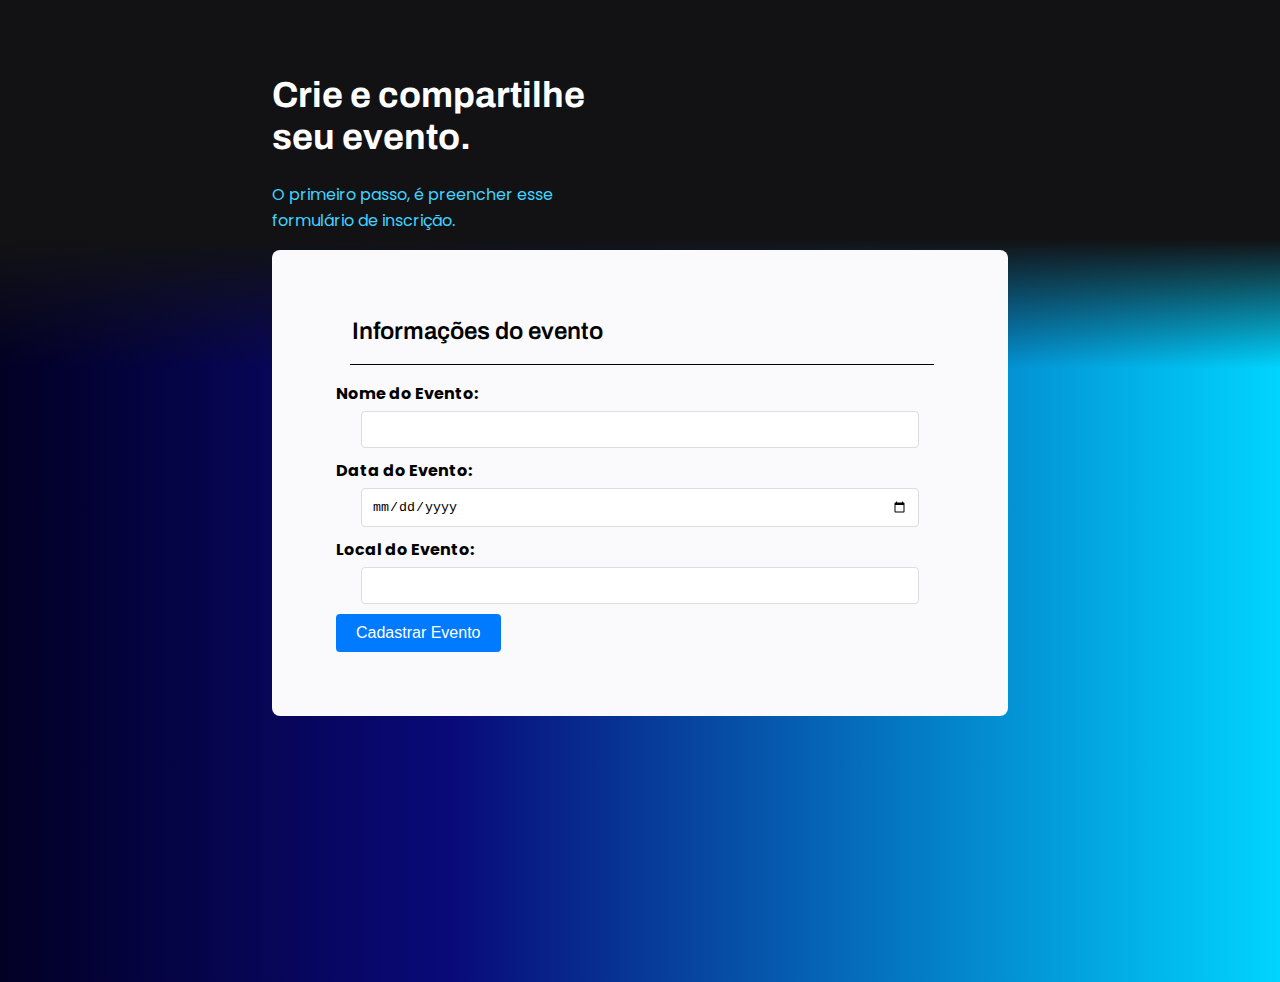
==== Stage 03/Projeto03/index.html @ c42aa222 "Commit inicial do Stage 3" ====
<!DOCTYPE html>
<html lang="pt-br">
  <head>
    <link rel="preconnect" href="https://fonts.googleapis.com" />
    <link rel="preconnect" href="https://fonts.gstatic.com" crossorigin />

    <meta charset="UTF-8" />
    <meta name="viewport" content="width=device-width, initial-scale=1.0" />
    <title>Crie seu evento</title>

    <link rel="stylesheet" href="style.css" />

    <link
      href="https://fonts.googleapis.com/css2?family=Archivo:wght@600;700&family=Poppins&display=swap"
      rel="stylesheet"
    />
  </head>
  <body>
    <div class="page">
      <header>
        <h1>Crie e compartilhe seu evento.</h1>
        <p>O primeiro passo, é preencher esse formulário de inscrição.</p>
      </header>
      <form>
        <fieldset>
          <legend>Informações do evento</legend>
        </fieldset>
        <div class="separator"></div>
        <label for="eventName">Nome do Evento:</label>
        <input type="text" id="eventName" name="eventName" />
        <label for="eventDate">Data do Evento:</label>
        <input type="date" id="eventDate" name="eventDate" />
        <label for="eventLocation">Local do Evento:</label>
        <input type="text" id="eventLocation" name="eventLocation" />
        <input type="submit" value="Cadastrar Evento" />
      </form>
    </div>
  </body>
</html>
---- Stage 03/Projeto03/style.css ----
body {
  background: #020024;
  background: linear-gradient(90deg, #020024 0%, #090979 35%, #00d4ff 100%);
  font-family: "Poppins", sans-serif;
  background-repeat: no-repeat;
  background-size: cover;
  height: 100vh;
  overflow: hidden;
}

body::before {
  content: "";
  width: 100%;
  height: 368px;
  position: absolute;
  top: 0;
  left: 0;
  z-index: -1;
  background: #121214;
  background: linear-gradient(180deg, #121214 65%, #00000000 100%);
}

.page {
  width: 736px;
  margin: auto;
}

header {
  width: 319px;

  margin-top: 74px;
}

header h1 {
  font-family: "Archivo", sans-serif;
  font-weight: bold;
  font-size: 36px;
  line-height: 42px;
  color: #ffffff;
}

header p {
  font-size: 16px;
  line-height: 26px;

  color: #42d3ff;
}
/* Estilos base */
form {
  margin-top: 2%;
  background: #fafafc;
  border-radius: 8px;
  min-height: 300px;
  max-width: 1000px;
  width: 100%;
  box-sizing: border-box;
  padding: 64px;
}

/* Estilos para telas com largura de até 600px */
@media (max-width: 600px) {
  form {
    padding: 32px;
    min-height: 200px;
  }
}

/* Estilos para telas com largura de até 900px */
@media (max-width: 900px) {
  form {
    padding: 48px;
    min-height: 250px;
  }
}

form label {
  font-weight: bold;
  display: block;
  margin-bottom: 5px;
}

form input[type="text"],
form input[type="date"] {
  width: calc(100% - 50px); /* Subtrai 15px de margem de cada lado */
  padding: 10px;
  margin: 0 25px 10px 25px; /* Adiciona margem de 15px à esquerda e à direita */
  border-radius: 4px;
  border: 1px solid #dddddd;
  box-sizing: border-box;
}

form input[type="submit"] {
  background-color: #007bff;
  color: #ffffff;
  padding: 10px 20px;
  border: none;
  border-radius: 4px;
  cursor: pointer;
  font-size: 16px;
}

form input[type="submit"]:hover {
  background-color: #0056b3;
}

fieldset {
  border: none;
}

fieldset legend {
  font-family: "Archivo", sans-serif;
  font-weight: 600;
  font-size: 24px;
  line-height: 34px;
  border-bottom: 1px solid #000000;
  width: 100%;
  padding-bottom: 16px;
}
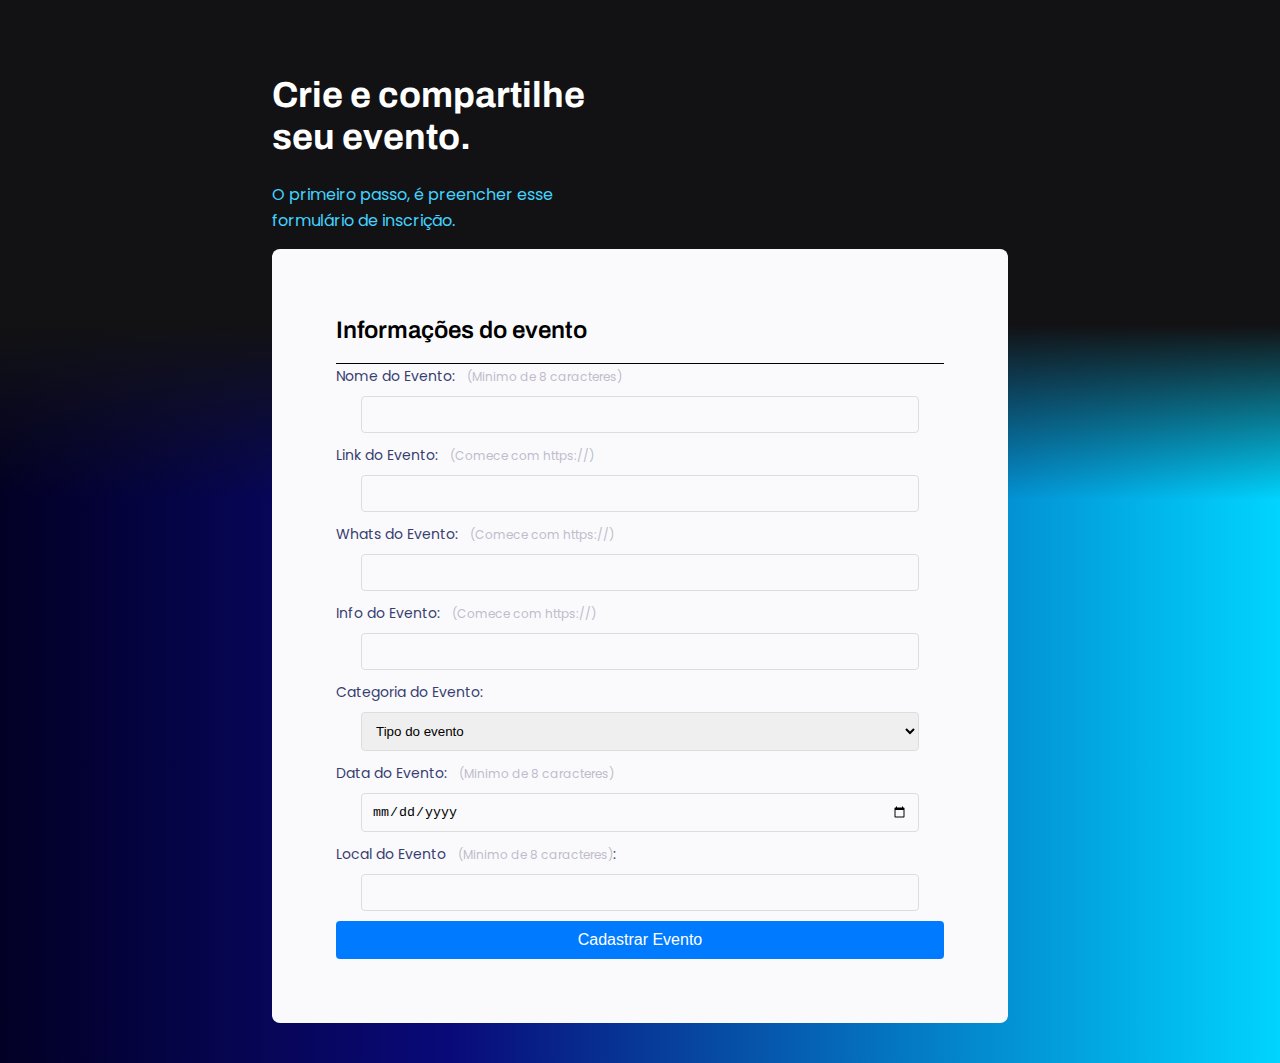
==== commit b6e9bd44: "Aula 9" ====
--- a/Stage 03/Projeto03/index.html
+++ b/Stage 03/Projeto03/index.html
@@ -25,14 +25,41 @@
         <fieldset>
           <legend>Informações do evento</legend>
         </fieldset>
-        <div class="separator"></div>
-        <label for="eventName">Nome do Evento:</label>
-        <input type="text" id="eventName" name="eventName" />
-        <label for="eventDate">Data do Evento:</label>
-        <input type="date" id="eventDate" name="eventDate" />
-        <label for="eventLocation">Local do Evento:</label>
-        <input type="text" id="eventLocation" name="eventLocation" />
-        <input type="submit" value="Cadastrar Evento" />
+        <div class="input-wrapper">
+          <label for="eventName"
+            >Nome do Evento:<span>(Minimo de 8 caracteres)</span></label
+          >
+          <input type="text" id="eventName" name="eventName" />
+          <label for="eventLink"
+            >Link do Evento:<span>(Comece com https://)</span></label
+          >
+          <input type="text" id="eventLink" name="eventLink" />
+          <label for="eventWhats"
+            >Whats do Evento:<span>(Comece com https://)</span></label
+          >
+          <input type="text" id="eventWhats" name="eventWhats" />
+          <label for="eventInfo"
+            >Info do Evento:<span>(Comece com https://)</span></label
+          >
+          <input type="text" id="eventInfo" name="eventInfo" />
+          <label for="eventCategoria"
+            >Categoria do Evento:</label
+          >
+          <select id="eventCategoria" name="eventCategoria">
+            <option value="" selected>Tipo do evento</option>
+            <option value="1">1</option>
+            <option value="2">2</option>
+          </select>
+          <label for="eventDate"
+            >Data do Evento:<span>(Minimo de 8 caracteres)</span></label
+          >
+          <input type="date" id="eventDate" name="eventDate" />
+          <label for="eventLocation"
+            >Local do Evento<span>(Minimo de 8 caracteres)</span>:</label
+          >
+          <input type="text" id="eventLocation" name="eventLocation" />
+          <input type="submit" value="Cadastrar Evento" />
+        </div>
       </form>
     </div>
   </body>
--- a/Stage 03/Projeto03/style.css
+++ b/Stage 03/Projeto03/style.css
@@ -1,22 +1,28 @@
+* {
+  box-sizing: border-box;
+  margin: 0;
+  padding: 0;
+}
 body {
-  background: #020024;
   background: linear-gradient(90deg, #020024 0%, #090979 35%, #00d4ff 100%);
   font-family: "Poppins", sans-serif;
   background-repeat: no-repeat;
   background-size: cover;
-  height: 100vh;
-  overflow: hidden;
+  top: 0;
+  left: 0;
+  width: 100%;
+  height: 100%;
+  margin-bottom: 40px;
 }
 
 body::before {
   content: "";
   width: 100%;
-  height: 368px;
+  height: 500px;
   position: absolute;
   top: 0;
   left: 0;
   z-index: -1;
-  background: #121214;
   background: linear-gradient(180deg, #121214 65%, #00000000 100%);
 }
 
@@ -37,6 +43,8 @@
   font-size: 36px;
   line-height: 42px;
   color: #ffffff;
+
+  margin-bottom: 24px;
 }
 
 header p {
@@ -57,7 +65,6 @@
   padding: 64px;
 }
 
-/* Estilos para telas com largura de até 600px */
 @media (max-width: 600px) {
   form {
     padding: 32px;
@@ -65,7 +72,6 @@
   }
 }
 
-/* Estilos para telas com largura de até 900px */
 @media (max-width: 900px) {
   form {
     padding: 48px;
@@ -73,17 +79,12 @@
   }
 }
 
-form label {
-  font-weight: bold;
-  display: block;
-  margin-bottom: 5px;
-}
-
 form input[type="text"],
+form select,
 form input[type="date"] {
-  width: calc(100% - 50px); /* Subtrai 15px de margem de cada lado */
+  width: calc(100% - 50px);
   padding: 10px;
-  margin: 0 25px 10px 25px; /* Adiciona margem de 15px à esquerda e à direita */
+  margin: 0 25px 10px 25px;
   border-radius: 4px;
   border: 1px solid #dddddd;
   box-sizing: border-box;
@@ -116,3 +117,33 @@
   width: 100%;
   padding-bottom: 16px;
 }
+
+.input-wrapper {
+  display: flex;
+  flex-direction: column;
+}
+
+.input-wrapper label {
+  font-size: 14px;
+  line-height: 24px;
+  color: #383e71;
+  margin-bottom: 8px;
+}
+
+.input-wrapper label span {
+  margin-left: 12px;
+
+  font-size: 12px;
+  line-height: 20px;
+
+  color: #c1bccc;
+}
+
+.input-wrapper input {
+  background-color: #fafafc;
+
+  border: 1px solid #e6e6f0;
+  border-radius: 8px;
+
+  box-sizing: border-box;
+}
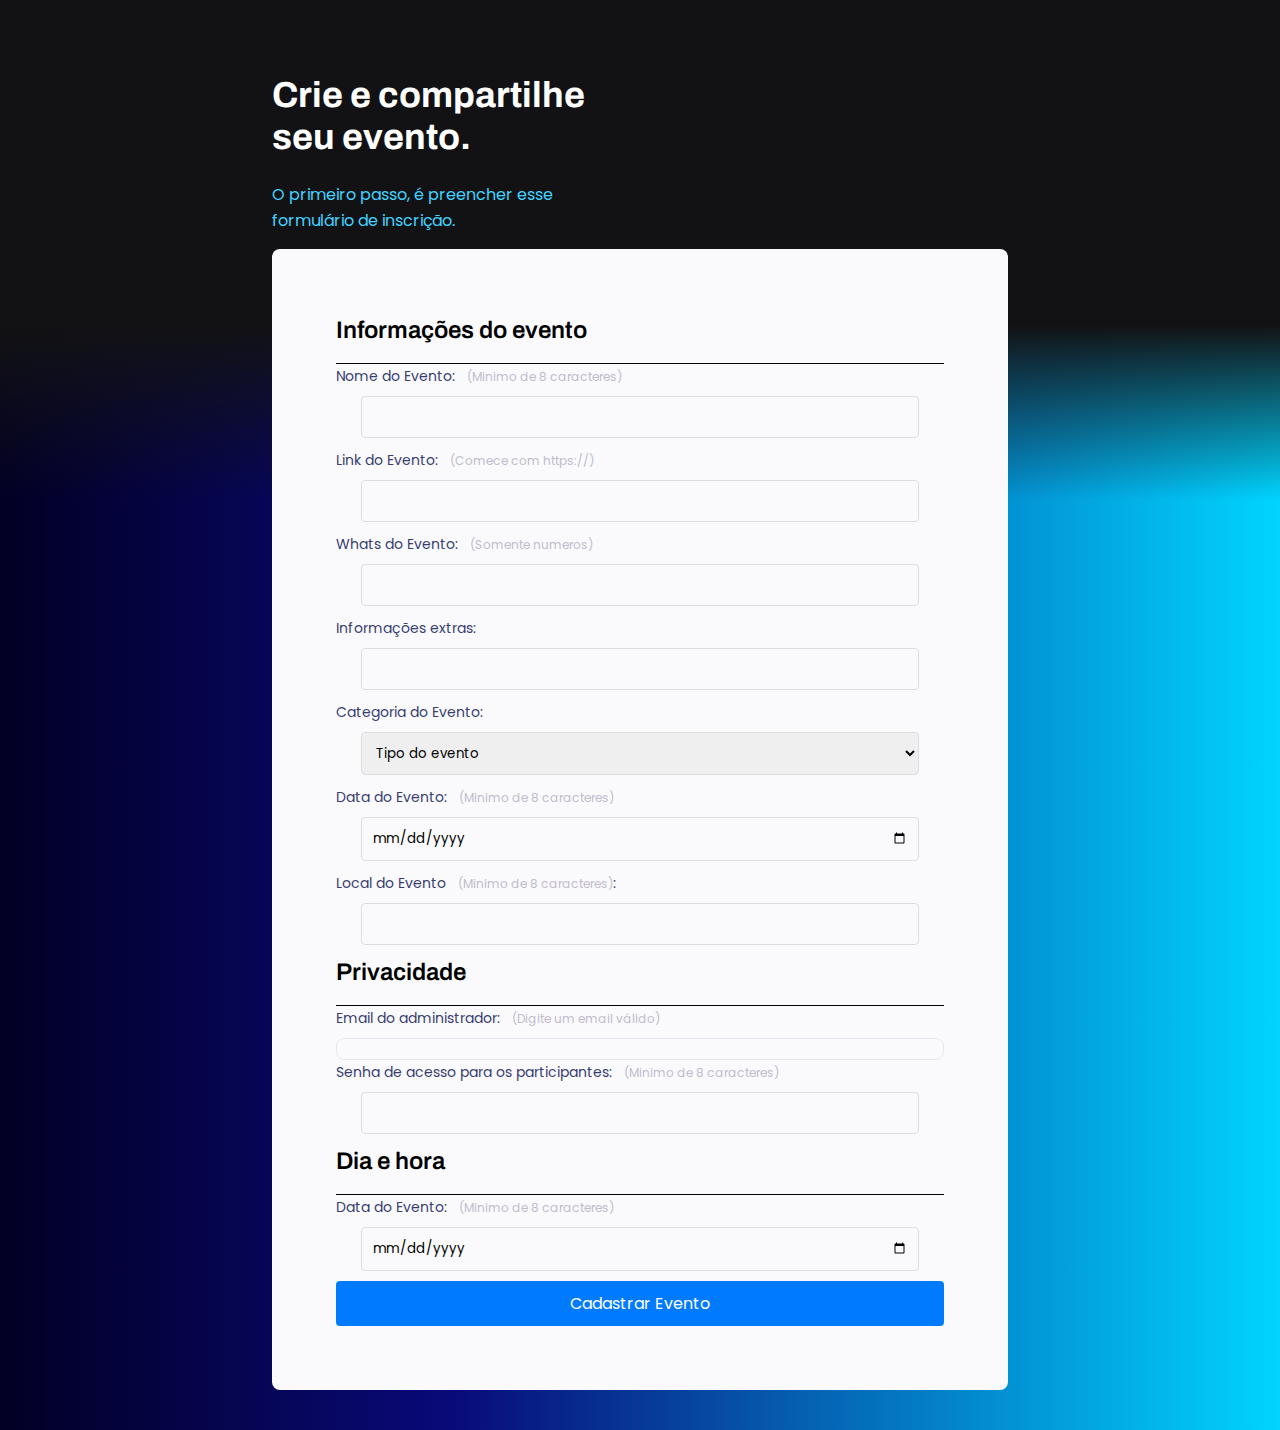
==== commit 8902fc0d: "Aula 10" ====
--- a/Stage 03/Projeto03/index.html
+++ b/Stage 03/Projeto03/index.html
@@ -24,42 +24,64 @@
       <form>
         <fieldset>
           <legend>Informações do evento</legend>
+          <div class="input-wrapper">
+            <label for="eventName"
+              >Nome do Evento:<span>(Minimo de 8 caracteres)</span></label
+            >
+            <input type="text" id="eventName" name="eventName" />
+            <label for="eventLink"
+              >Link do Evento:<span>(Comece com https://)</span></label
+            >
+            <input type="text" id="eventLink" name="eventLink" />
+            <label for="eventWhats"
+              >Whats do Evento:<span>(Somente numeros)</span></label
+            >
+            <input type="text" id="eventWhats" name="eventWhats" />
+            <label for="eventInfo">Informações extras:</label>
+            <input type="text" id="eventInfo" name="eventInfo" />
+            <label for="eventCategoria">Categoria do Evento:</label>
+            <select id="eventCategoria" name="eventCategoria">
+              <option value="" selected>Tipo do evento</option>
+              <option value="1">1</option>
+              <option value="2">2</option>
+            </select>
+            <label for="eventDate"
+              >Data do Evento:<span>(Minimo de 8 caracteres)</span></label
+            >
+            <input type="date" id="eventDate" name="eventDate" />
+            <label for="eventLocation"
+              >Local do Evento<span>(Minimo de 8 caracteres)</span>:</label
+            >
+            <input type="text" id="eventLocation" name="eventLocation" />
+          </div>
         </fieldset>
-        <div class="input-wrapper">
-          <label for="eventName"
-            >Nome do Evento:<span>(Minimo de 8 caracteres)</span></label
-          >
-          <input type="text" id="eventName" name="eventName" />
-          <label for="eventLink"
-            >Link do Evento:<span>(Comece com https://)</span></label
-          >
-          <input type="text" id="eventLink" name="eventLink" />
-          <label for="eventWhats"
-            >Whats do Evento:<span>(Comece com https://)</span></label
-          >
-          <input type="text" id="eventWhats" name="eventWhats" />
-          <label for="eventInfo"
-            >Info do Evento:<span>(Comece com https://)</span></label
-          >
-          <input type="text" id="eventInfo" name="eventInfo" />
-          <label for="eventCategoria"
-            >Categoria do Evento:</label
-          >
-          <select id="eventCategoria" name="eventCategoria">
-            <option value="" selected>Tipo do evento</option>
-            <option value="1">1</option>
-            <option value="2">2</option>
-          </select>
-          <label for="eventDate"
-            >Data do Evento:<span>(Minimo de 8 caracteres)</span></label
-          >
-          <input type="date" id="eventDate" name="eventDate" />
-          <label for="eventLocation"
-            >Local do Evento<span>(Minimo de 8 caracteres)</span>:</label
-          >
-          <input type="text" id="eventLocation" name="eventLocation" />
-          <input type="submit" value="Cadastrar Evento" />
-        </div>
+        <fieldset>
+          <legend>Privacidade</legend>
+          <div class="input-wrapper">
+            <label for="eventAdminEmail"
+              >Email do administrador:<span
+                >(Digite um email válido)</span
+              ></label
+            >
+            <input type="email" id="eventAdminEmail" name="eventAdminEmail" />
+            <label for="eventPassword"
+              >Senha de acesso para os participantes:<span
+                >(Minimo de 8 caracteres)</span
+              ></label
+            >
+            <input type="text" id="eventPassword" name="eventPassword" />
+          </div>
+        </fieldset>
+        <fieldset>
+          <legend>Dia e hora</legend>
+          <div class="input-wrapper">
+            <label for="eventDate"
+              >Data do Evento:<span>(Minimo de 8 caracteres)</span></label
+            >
+            <input type="date" id="eventDate" name="eventDate" />
+            <input type="submit" value="Cadastrar Evento" />
+          </div>
+        </fieldset>
       </form>
     </div>
   </body>
--- a/Stage 03/Projeto03/style.css
+++ b/Stage 03/Projeto03/style.css
@@ -3,9 +3,17 @@
   margin: 0;
   padding: 0;
 }
+
+body,
+input,
+button,
+select,
+textarea {
+  font-family: "Poppins", sans-serif;
+}
+
 body {
   background: linear-gradient(90deg, #020024 0%, #090979 35%, #00d4ff 100%);
-  font-family: "Poppins", sans-serif;
   background-repeat: no-repeat;
   background-size: cover;
   top: 0;
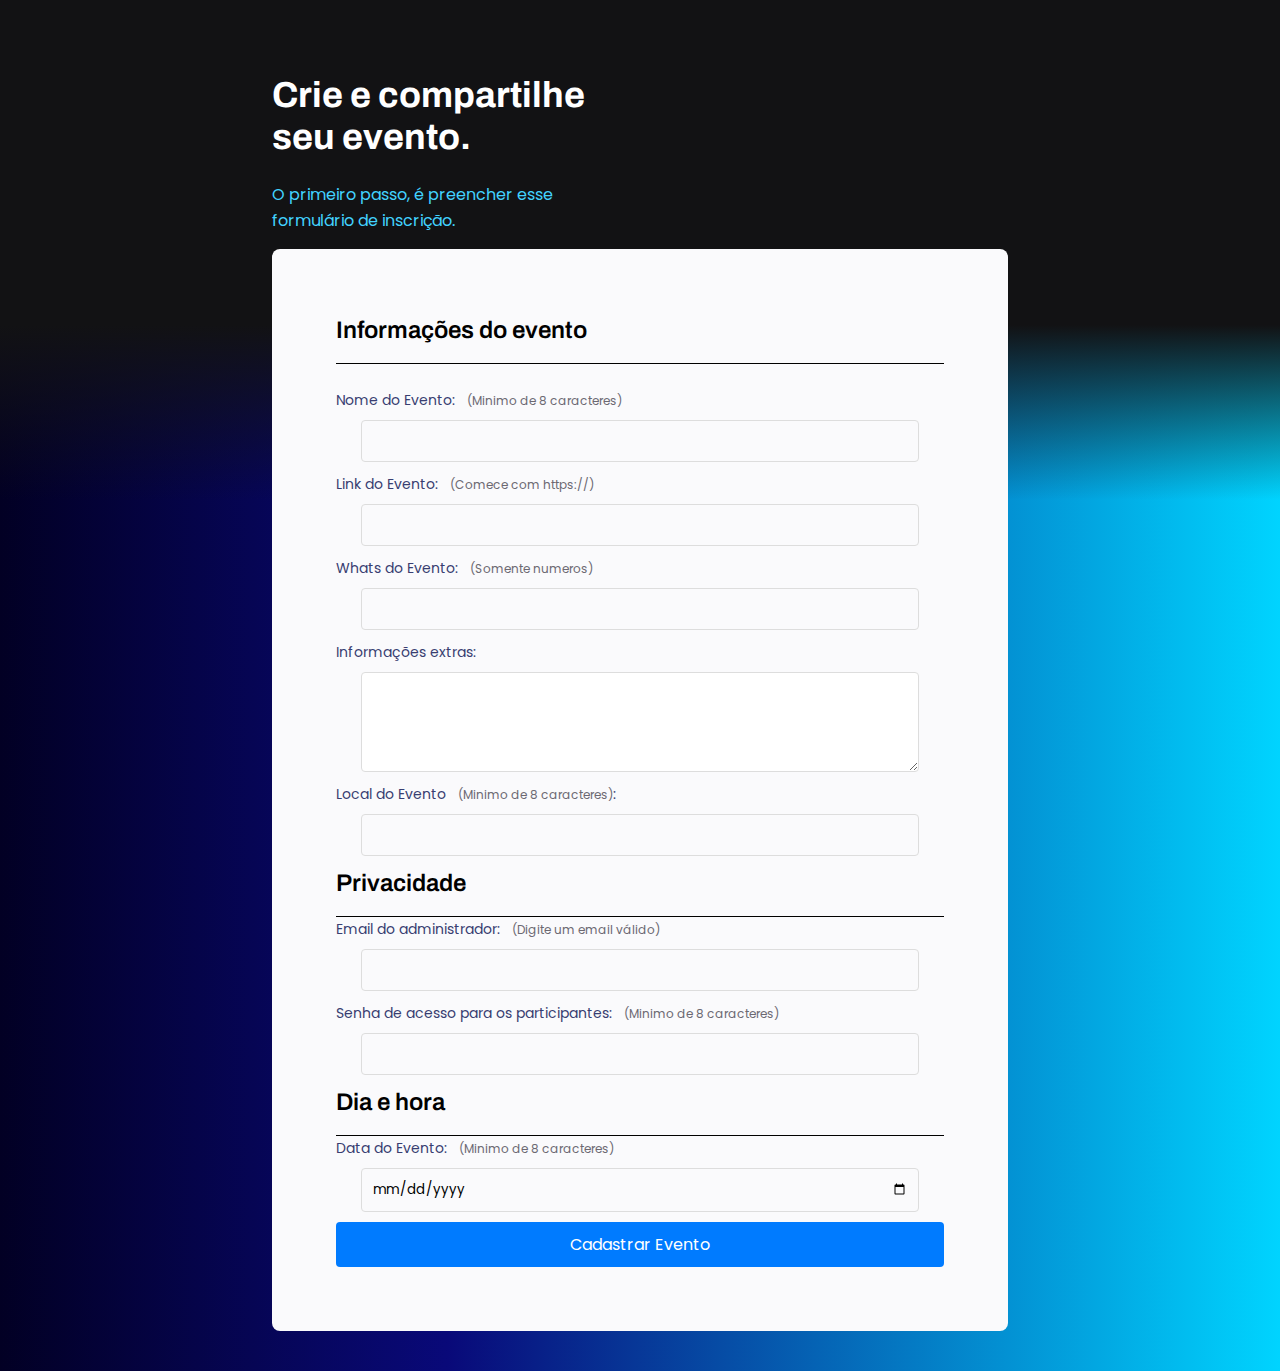
==== commit 442bd1cd: "Aula 11" ====
--- a/Stage 03/Projeto03/index.html
+++ b/Stage 03/Projeto03/index.html
@@ -23,36 +23,28 @@
       </header>
       <form>
         <fieldset>
-          <legend>Informações do evento</legend>
-          <div class="input-wrapper">
-            <label for="eventName"
-              >Nome do Evento:<span>(Minimo de 8 caracteres)</span></label
-            >
-            <input type="text" id="eventName" name="eventName" />
-            <label for="eventLink"
-              >Link do Evento:<span>(Comece com https://)</span></label
-            >
-            <input type="text" id="eventLink" name="eventLink" />
-            <label for="eventWhats"
-              >Whats do Evento:<span>(Somente numeros)</span></label
-            >
-            <input type="text" id="eventWhats" name="eventWhats" />
-            <label for="eventInfo">Informações extras:</label>
-            <input type="text" id="eventInfo" name="eventInfo" />
-            <label for="eventCategoria">Categoria do Evento:</label>
-            <select id="eventCategoria" name="eventCategoria">
-              <option value="" selected>Tipo do evento</option>
-              <option value="1">1</option>
-              <option value="2">2</option>
-            </select>
-            <label for="eventDate"
-              >Data do Evento:<span>(Minimo de 8 caracteres)</span></label
-            >
-            <input type="date" id="eventDate" name="eventDate" />
-            <label for="eventLocation"
-              >Local do Evento<span>(Minimo de 8 caracteres)</span>:</label
-            >
-            <input type="text" id="eventLocation" name="eventLocation" />
+          <div class="fieldset-wrapper">
+            <legend>Informações do evento</legend>
+            <div class="input-wrapper">
+              <label for="eventName"
+                >Nome do Evento:<span>(Minimo de 8 caracteres)</span></label
+              >
+              <input type="text" id="eventName" name="eventName" />
+              <label for="eventLink"
+                >Link do Evento:<span>(Comece com https://)</span></label
+              >
+              <input type="text" id="eventLink" name="eventLink" />
+              <label for="eventWhats"
+                >Whats do Evento:<span>(Somente numeros)</span></label
+              >
+              <input type="text" id="eventWhats" name="eventWhats" />
+              <label for="eventInfo">Informações extras:</label>
+              <textarea type="text" id="eventInfo" name="eventInfo"></textarea>
+              <label for="eventLocation"
+                >Local do Evento<span>(Minimo de 8 caracteres)</span>:</label
+              >
+              <input type="text" id="eventLocation" name="eventLocation" />
+            </div>
           </div>
         </fieldset>
         <fieldset>
--- a/Stage 03/Projeto03/style.css
+++ b/Stage 03/Projeto03/style.css
@@ -88,8 +88,10 @@
 }
 
 form input[type="text"],
+form input[type="email"],
 form select,
-form input[type="date"] {
+form input[type="date"],
+form textarea {
   width: calc(100% - 50px);
   padding: 10px;
   margin: 0 25px 10px 25px;
@@ -108,12 +110,22 @@
   font-size: 16px;
 }
 
+form textarea {
+  height: 100px;
+}
+
 form input[type="submit"]:hover {
   background-color: #0056b3;
 }
 
 fieldset {
   border: none;
+}
+
+.fieldset-wrapper {
+  display: flex;
+  flex-direction: column;
+  gap: 24px;
 }
 
 fieldset legend {
@@ -144,7 +156,7 @@
   font-size: 12px;
   line-height: 20px;
 
-  color: #c1bccc;
+  color: #6c6972;
 }
 
 .input-wrapper input {
